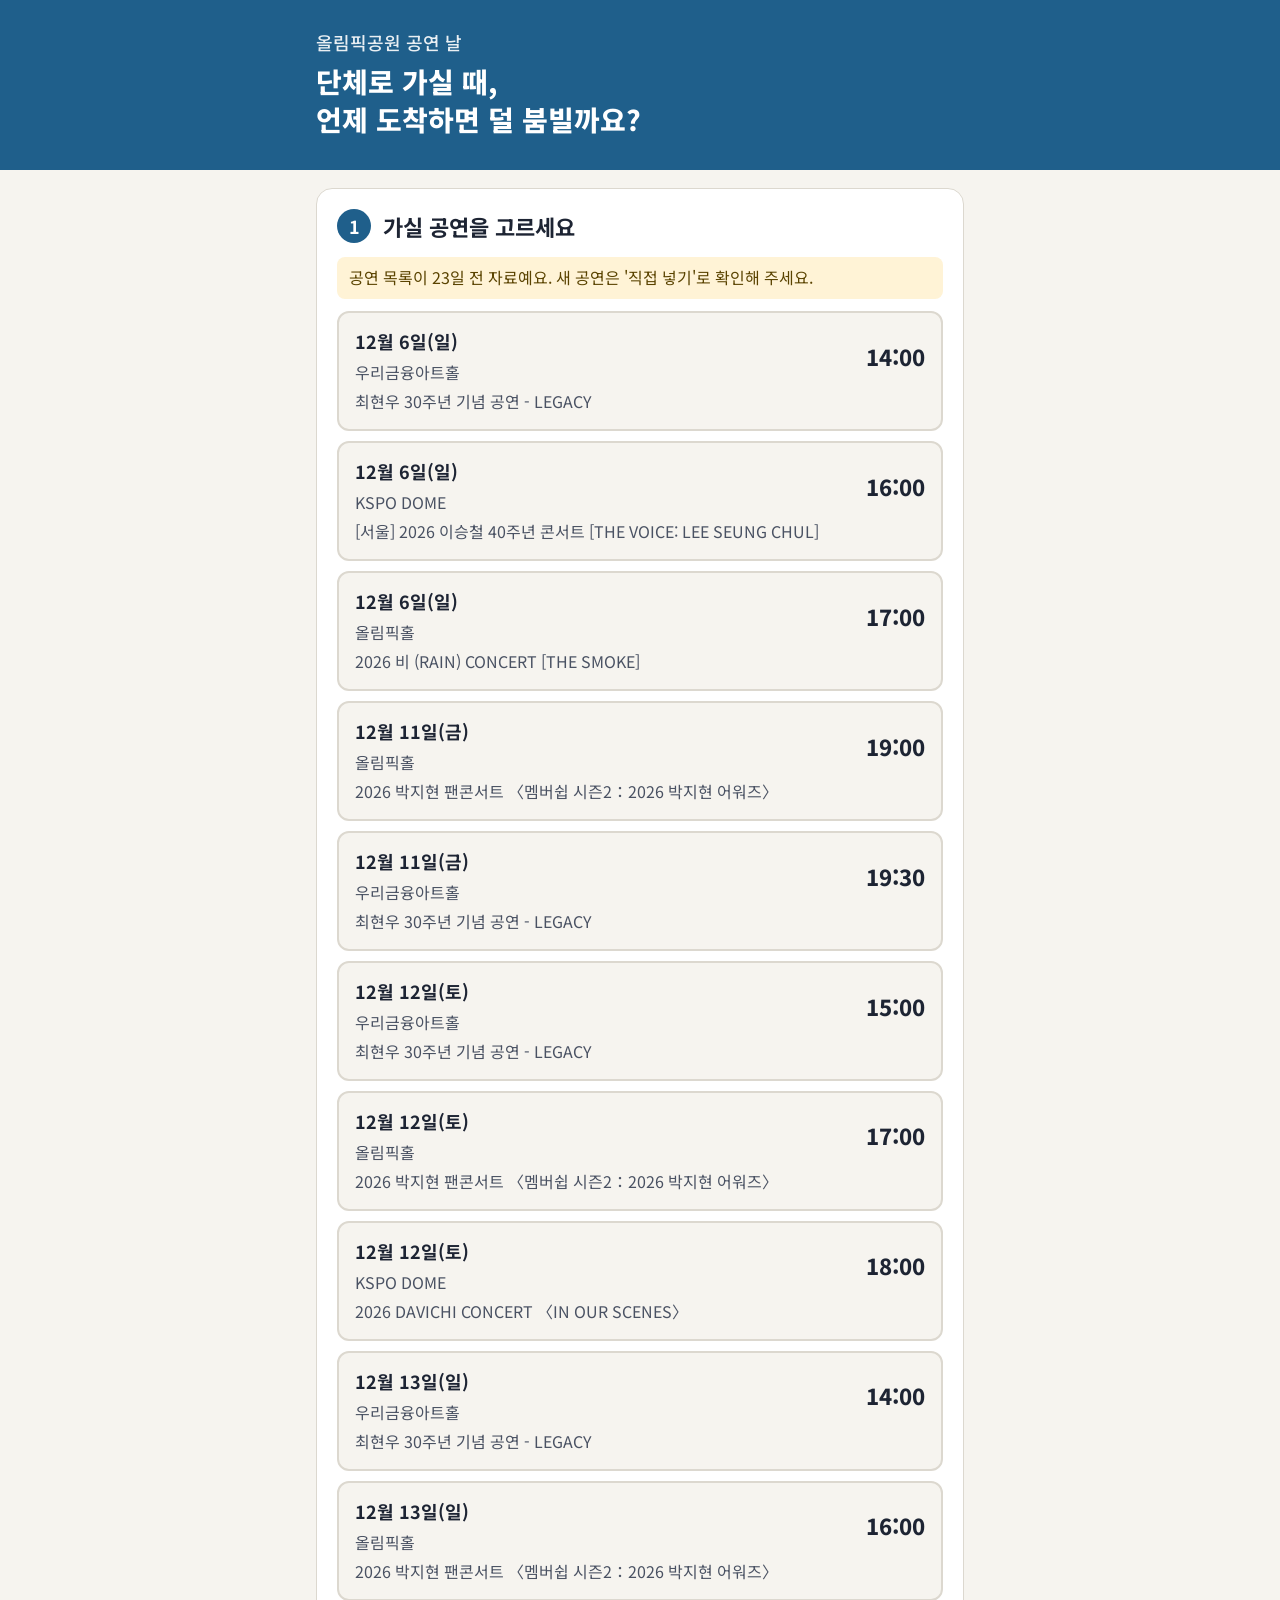
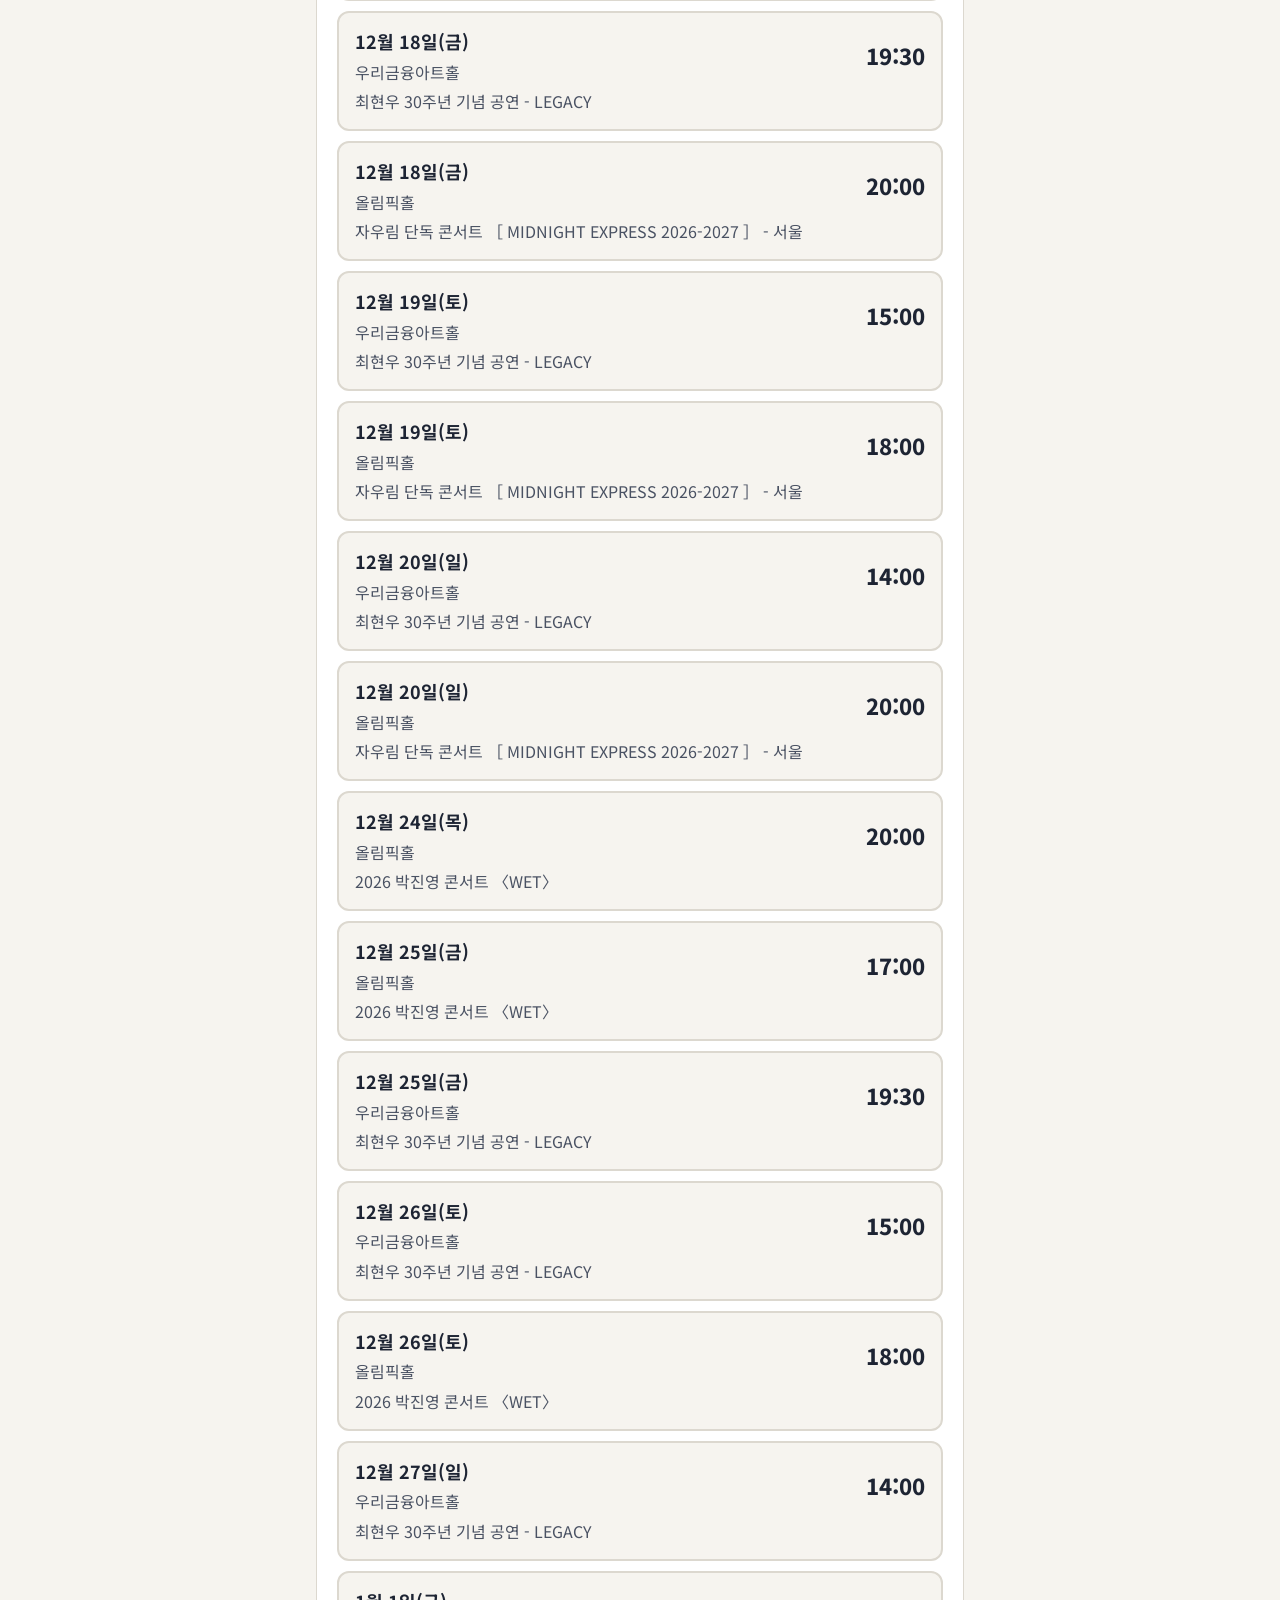
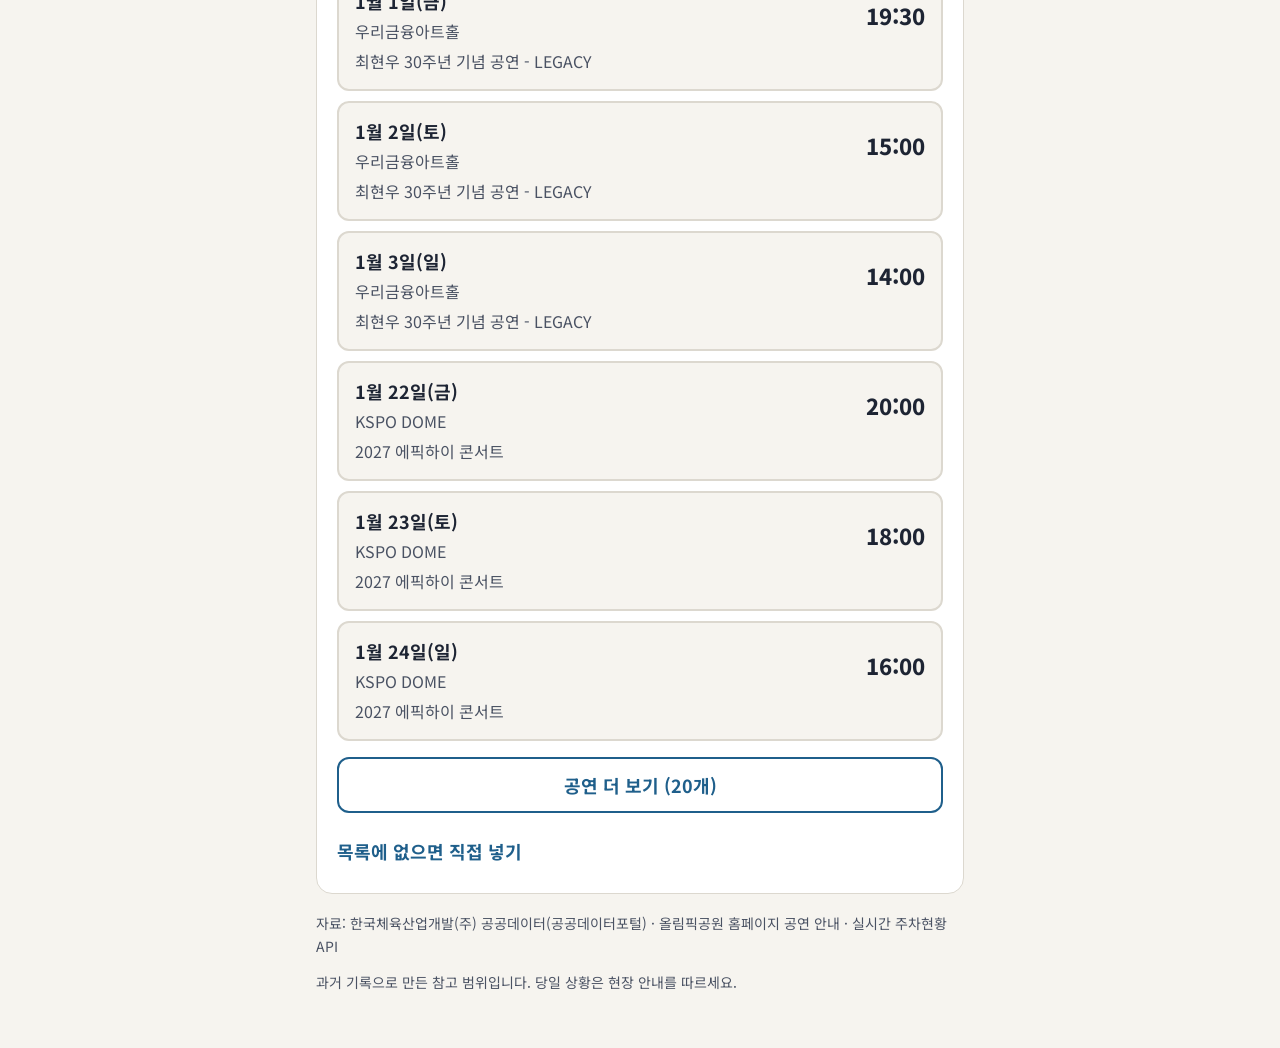
==== site/index.html @ 7fa639e2 "공연 날 도착 길잡이: 정적 웹앱 + 공공데이터 전처리·검증 스크립트 Co-Authored-By: Claude Opus 5.5 <noreply@anthropic.com>" ====
<!doctype html>
<html lang="ko">
<head>
<meta charset="utf-8">
<meta name="viewport" content="width=device-width, initial-scale=1">
<title>공연 날 도착 길잡이</title>
<meta name="description" content="올림픽공원 공연 날 단체 관람객이 언제 도착하면 덜 붐비는지 공공데이터로 알려 드립니다.">
<link rel="preconnect" href="https://fonts.googleapis.com">
<link rel="preconnect" href="https://fonts.gstatic.com" crossorigin>
<link href="https://fonts.googleapis.com/css2?family=Noto+Sans+KR:wght@400;500;700;800&display=swap" rel="stylesheet">
<link rel="stylesheet" href="style.css">
</head>
<body>
<header class="top">
  <div class="wrap">
    <p class="eyebrow">올림픽공원 공연 날</p>
    <h1>단체로 가실 때,<br>언제 도착하면 덜 붐빌까요?</h1>
  </div>
</header>

<main class="wrap">
  <!-- 1. 공연 고르기 -->
  <section id="step-pick" class="card">
    <h2><span class="num">1</span> 가실 공연을 고르세요</h2>
    <div id="event-list" class="event-list" role="list"></div>
    <details class="manual">
      <summary>목록에 없으면 직접 넣기</summary>
      <div class="manual-grid">
        <label>날짜<input type="date" id="m-date"></label>
        <label>공연장
          <select id="m-venue">
            <option>KSPO DOME</option><option>올림픽홀</option><option>핸드볼경기장</option>
            <option>우리금융아트홀</option><option>K-아트홀</option>
          </select>
        </label>
        <label>시작 시각<input type="time" id="m-time" value="18:00" step="600"></label>
        <button class="btn" id="m-go" type="button">이 공연으로 보기</button>
      </div>
    </details>
  </section>

  <!-- 2. 일행 -->
  <section id="step-group" class="card" hidden>
    <h2><span class="num">2</span> 어떻게 오시나요?</h2>
    <p class="chosen" id="chosen"></p>
    <div class="choice" role="radiogroup" aria-label="오는 방법">
      <button type="button" class="opt" data-mode="bus" aria-pressed="true">단체버스</button>
      <button type="button" class="opt" data-mode="car" aria-pressed="false">자가용</button>
      <button type="button" class="opt" data-mode="transit" aria-pressed="false">지하철·버스</button>
    </div>
    <h3>가장 일찍 도착할 수 있는 때는요?</h3>
    <div class="choice four" role="radiogroup" aria-label="가장 일찍 올 수 있는 때">
      <button type="button" class="opt" data-limit="90" aria-pressed="false">공연 1시간 30분 전</button>
      <button type="button" class="opt" data-limit="120" aria-pressed="false">공연 2시간 전</button>
      <button type="button" class="opt" data-limit="150" aria-pressed="true">공연 2시간 30분 전</button>
      <button type="button" class="opt" data-limit="180" aria-pressed="false">공연 3시간 전</button>
    </div>
    <p class="sub">과거 공연 날에는 늦게 올수록 차가 더 몰렸어요. 그래서 고르신 때부터 30분을 권하고, 늦출 때마다 얼마나 더 몰렸는지 보여 드려요.</p>
    <label class="check"><input type="checkbox" id="slow"> 걸음이 느린 분이 계세요 (이동 여유 20분 더)</label>
    <button class="btn big" id="show" type="button">도착 시간 보기</button>
  </section>

  <!-- 3. 결과 -->
  <section id="step-result" hidden>
    <div class="card result-main">
      <p class="label">권장 도착</p>
      <p class="time-big" id="r-window"></p>
      <p class="sub" id="r-why"></p>
      <p class="sub later" id="r-later"></p>
      <p class="notice small" id="r-multi" hidden></p>
      <div class="avoid">
        <p class="label">차가 가장 많이 몰린 때 (피하세요)</p>
        <p class="time-mid" id="r-avoid"></p>
        <p class="sub" id="r-avoid-why"></p>
      </div>
      <button class="btn" id="copy" type="button">단체방에 보낼 글 복사</button>
      <p class="copied" id="copied" role="status" aria-live="polite"></p>
    </div>

    <div class="card">
      <h2>시간대별 차량 유입 (과거 공연 날)</h2>
      <p class="sub" id="chart-note"></p>
      <div id="chart" class="chart"></div>
      <p class="legend"><span class="sw calm"></span>적음 <span class="sw mid"></span>보통 <span class="sw busy"></span>많음 <span class="sw rng"></span>공연일 가운데 절반 범위</p>
    </div>

    <details class="card livebox">
      <summary><h2>기관 실시간 주차 숫자 (뜻 확인 중)</h2></summary>
      <p class="live" id="live-num">불러오는 중</p>
      <p class="sub" id="live-note"></p>
      <button class="btn ghost" id="live-refresh" type="button">다시 불러오기</button>
    </details>

    <div class="card">
      <h2>주차·교통 안내</h2>
      <ul class="info" id="info"></ul>
      <p class="notice" id="notice"></p>
    </div>

    <div class="card basis">
      <h2>이 안내의 근거</h2>
      <div id="basis"></div>
    </div>
    <button class="btn ghost" id="again" type="button">다른 공연 고르기</button>
  </section>
</main>

<footer class="wrap foot">
  <p>자료: 한국체육산업개발(주) 공공데이터(공공데이터포털) · 올림픽공원 홈페이지 공연 안내 · 실시간 주차현황 API</p>
  <p>과거 기록으로 만든 참고 범위입니다. 당일 상황은 현장 안내를 따르세요.</p>
</footer>
<script src="app.js"></script>
</body>
</html>
---- site/style.css ----
:root {
  --bg: #f6f4ef;
  --card: #ffffff;
  --ink: #1d2433;
  --ink-2: #4a5263;
  --line: #dcd8cf;
  --accent: #1f5f8b;
  --accent-ink: #ffffff;
  --calm: #2f8f5b;
  --mid: #d49a1e;
  --busy: #c4452f;
  --rng: #cfd6e0;
  --focus: #f2b632;
}
@media (prefers-color-scheme: dark) {
  :root:not([data-theme="light"]) {
    --bg: #14171d; --card: #1e232c; --ink: #f1f2f4; --ink-2: #b9bfca; --line: #353c48;
    --accent: #6fb1e0; --accent-ink: #0d1520; --rng: #3a4352;
  }
}
:root[data-theme="dark"] {
  --bg: #14171d; --card: #1e232c; --ink: #f1f2f4; --ink-2: #b9bfca; --line: #353c48;
  --accent: #6fb1e0; --accent-ink: #0d1520; --rng: #3a4352;
}
* { box-sizing: border-box; }
html { -webkit-text-size-adjust: 100%; }
body {
  margin: 0; background: var(--bg); color: var(--ink);
  font-family: "Noto Sans KR", system-ui, -apple-system, "Apple SD Gothic Neo", "Malgun Gothic", sans-serif;
  font-size: 18px; line-height: 1.6; word-break: keep-all;
}
.wrap { max-width: 680px; margin: 0 auto; padding: 0 16px; }
.top { background: var(--accent); color: var(--accent-ink); padding: 28px 0 32px; }
.eyebrow { margin: 0 0 6px; font-size: 18px; font-weight: 500; opacity: .9; }
h1 { margin: 0; font-size: 28px; line-height: 1.35; font-weight: 800; }
h2 { font-size: 22px; margin: 0 0 14px; line-height: 1.35; }
h3 { font-size: 18px; margin: 20px 0 10px; }
.num { display: inline-grid; place-items: center; width: 34px; height: 34px; border-radius: 50%;
  background: var(--accent); color: var(--accent-ink); font-size: 18px; margin-right: 6px; vertical-align: 2px; }
.card { background: var(--card); border: 1px solid var(--line); border-radius: 16px; padding: 20px; margin: 18px 0; }
.event-list { display: grid; gap: 10px; }
.ev { display: grid; grid-template-columns: 1fr auto; gap: 4px 12px; text-align: left; width: 100%;
  background: var(--bg); border: 2px solid var(--line); border-radius: 12px; padding: 14px 16px; color: var(--ink);
  font: inherit; cursor: pointer; min-height: 64px; }
.ev:hover { border-color: var(--accent); }
.ev .d { font-size: 18px; font-weight: 700; }
.ev .v { font-size: 16px; color: var(--ink-2); }
.ev .t { grid-column: 1 / -1; font-size: 16px; color: var(--ink-2); overflow-wrap: anywhere; }
.ev .s { font-size: 22px; font-weight: 800; align-self: center; grid-row: 1 / 3; grid-column: 2; }
.more { margin-top: 6px; }
.manual { margin-top: 16px; font-size: 18px; }
.manual summary { cursor: pointer; color: var(--accent); font-weight: 700; min-height: 44px; display: flex; align-items: center; }
.manual-grid { display: grid; gap: 12px; margin-top: 10px; }
label { display: grid; gap: 6px; font-size: 16px; color: var(--ink-2); }
input, select { font: inherit; font-size: 18px; padding: 10px 12px; min-height: 48px; border: 2px solid var(--line);
  border-radius: 10px; background: var(--card); color: var(--ink); }
.btn { font: inherit; font-size: 18px; font-weight: 700; border: 0; border-radius: 12px; padding: 12px 20px; min-height: 52px;
  background: var(--accent); color: var(--accent-ink); cursor: pointer; }
.btn.big { width: 100%; font-size: 22px; min-height: 60px; margin-top: 18px; }
.btn.ghost { background: transparent; color: var(--accent); border: 2px solid var(--accent); }
button:focus-visible, summary:focus-visible, input:focus-visible, select:focus-visible { outline: 3px solid var(--focus); outline-offset: 2px; }
.choice { display: grid; grid-template-columns: repeat(3, 1fr); gap: 8px; }
.choice.four { grid-template-columns: repeat(2, 1fr); }
.stale { font-size: 16px; background: #fff3d6; color: #5a4300; border-radius: 8px; padding: 8px 12px; margin: 0 0 12px; }
.live.muted { font-size: 28px; color: var(--ink-2); }
.opt { font: inherit; font-size: 18px; font-weight: 700; min-height: 60px; border-radius: 12px; border: 2px solid var(--line);
  background: var(--bg); color: var(--ink); cursor: pointer; padding: 6px; }
.opt[aria-pressed="true"] { background: var(--accent); border-color: var(--accent); color: var(--accent-ink); }
.check { display: flex; align-items: center; gap: 10px; margin-top: 18px; font-size: 18px; color: var(--ink); }
.check input { width: 26px; height: 26px; min-height: 0; }
.chosen { font-size: 18px; font-weight: 700; margin: 0 0 14px; padding: 10px 14px; background: var(--bg); border-radius: 10px; }
.result-main { border: 3px solid var(--accent); }
.label { margin: 0; font-size: 16px; color: var(--ink-2); font-weight: 700; }
.time-big { margin: 4px 0 6px; font-size: 44px; line-height: 1.15; font-weight: 800; color: var(--calm); letter-spacing: -0.5px; }
.time-mid { margin: 4px 0 4px; font-size: 28px; font-weight: 800; color: var(--busy); }
.sub { margin: 0; font-size: 16px; color: var(--ink-2); }
.avoid { margin: 18px 0; padding-top: 16px; border-top: 1px dashed var(--line); }
.copied { min-height: 24px; font-size: 16px; color: var(--calm); margin: 8px 0 0; }
.chart { display: grid; gap: 10px; margin-top: 12px; }
.row { display: grid; grid-template-columns: 92px 1fr 48px; align-items: center; gap: 10px; }
.row .tl { font-size: 16px; font-weight: 700; }
.row .tl small { display: block; font-size: 13px; color: var(--ink-2); font-weight: 500; }
.bar { position: relative; height: 28px; background: var(--bg); border-radius: 6px; overflow: hidden; }
.bar .r { position: absolute; top: 0; bottom: 0; background: var(--rng); }
.bar .m { position: absolute; top: 5px; bottom: 5px; left: 0; border-radius: 4px; }
.row.pick .tl { color: var(--calm); }
.row.pick .bar { outline: 3px solid var(--calm); }
.row .pct { font-size: 16px; text-align: right; font-weight: 700; }
.calm-c { background: var(--calm); } .mid-c { background: var(--mid); } .busy-c { background: var(--busy); }
.legend { font-size: 14px; color: var(--ink-2); margin: 14px 0 0; }
.sw { display: inline-block; width: 14px; height: 14px; border-radius: 3px; vertical-align: -2px; margin: 0 4px 0 10px; }
.sw.calm { background: var(--calm); margin-left: 0; } .sw.mid { background: var(--mid); } .sw.busy { background: var(--busy); } .sw.rng { background: var(--rng); }
.live { font-size: 40px; font-weight: 800; margin: 0 0 4px; }
.info { margin: 0; padding-left: 20px; font-size: 18px; }
.info li { margin-bottom: 8px; }
.notice { font-size: 16px; background: var(--bg); border-left: 4px solid var(--mid); padding: 10px 14px; border-radius: 6px; }
.basis { font-size: 16px; }
.basis p, .basis li { font-size: 16px; }
.basis table { width: 100%; border-collapse: collapse; font-size: 14px; margin: 8px 0 12px; }
.basis th, .basis td { border-bottom: 1px solid var(--line); padding: 6px 4px; text-align: left; }
.foot { font-size: 14px; color: var(--ink-2); padding-bottom: 40px; }
@media (max-width: 420px) {
  .time-big { font-size: 38px; }
  .row { grid-template-columns: 80px 1fr 44px; }
  .opt { font-size: 16px; }
}

.livebox summary { cursor: pointer; list-style: none; min-height: 44px; }
.livebox summary h2 { display: inline; font-size: 18px; color: var(--ink-2); }
.later { margin-top: 8px; color: var(--ink); font-weight: 500; }
.notice.small { margin-top: 10px; }
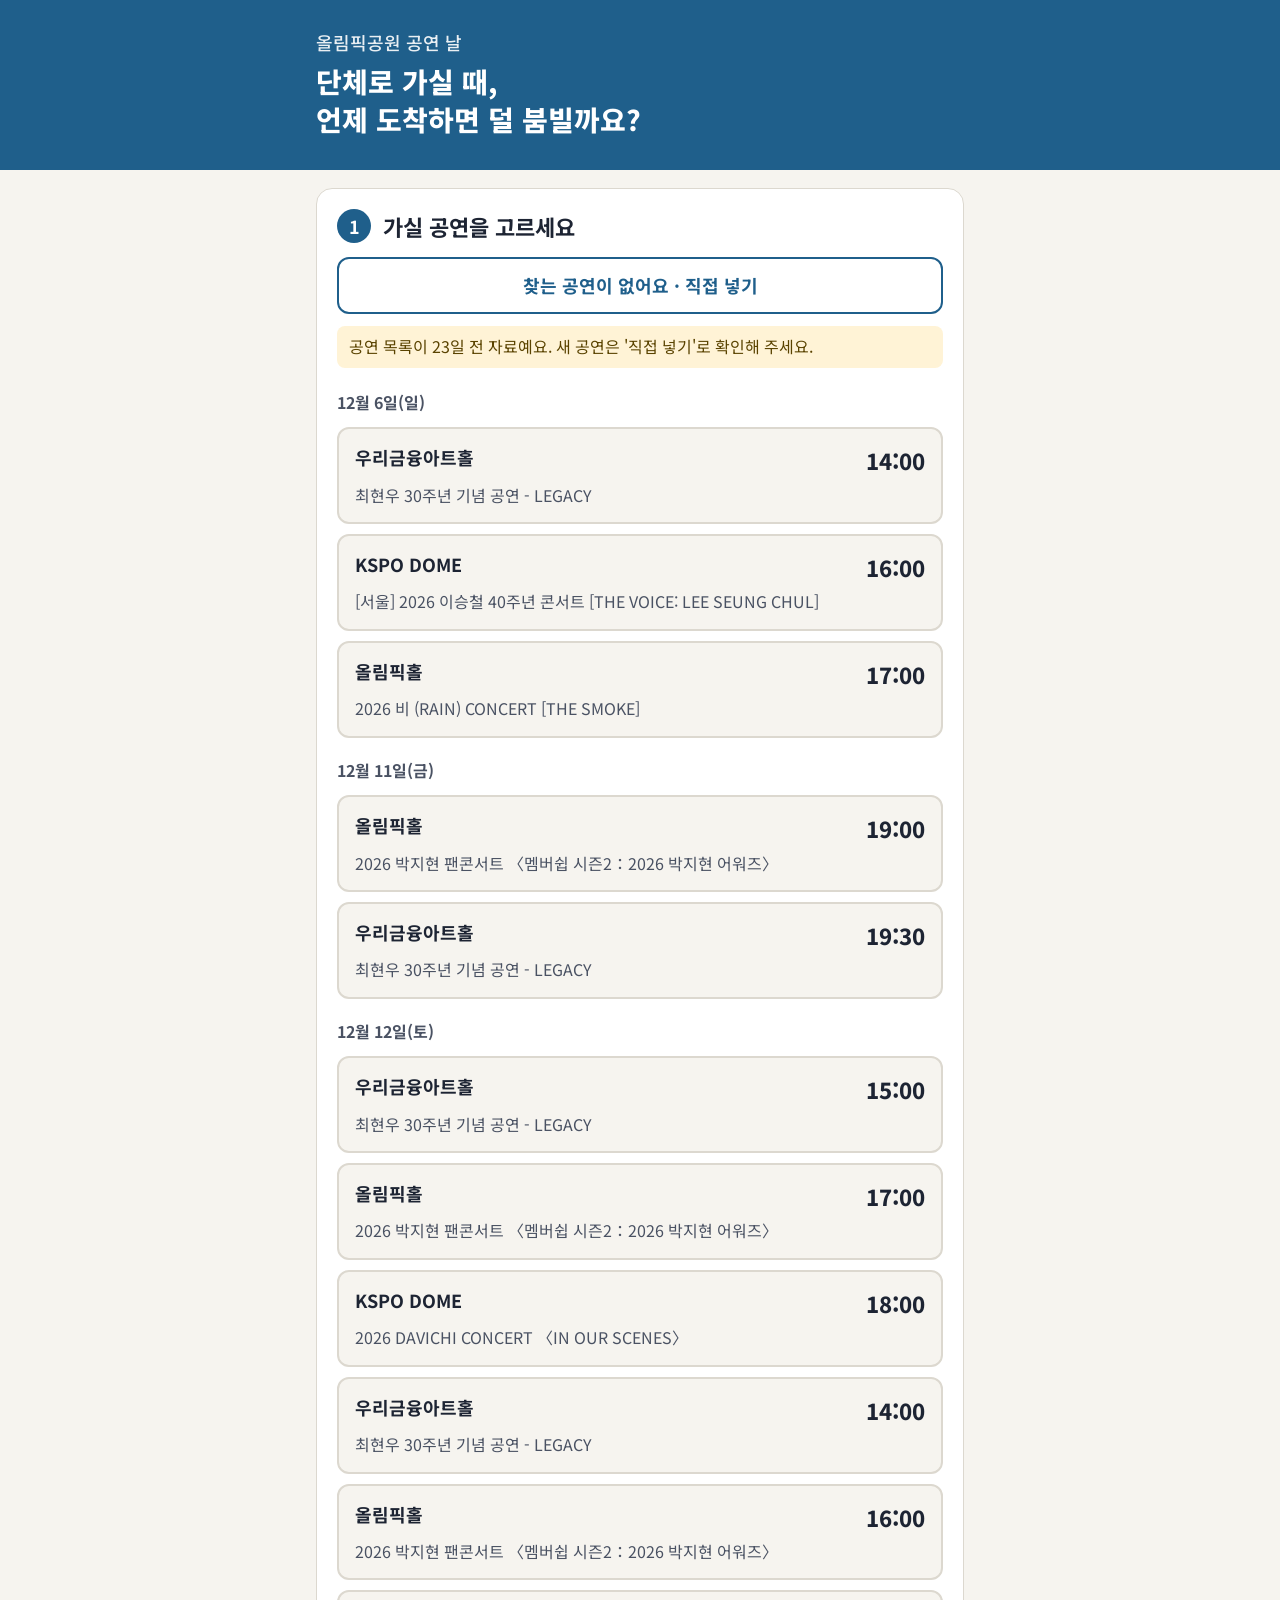
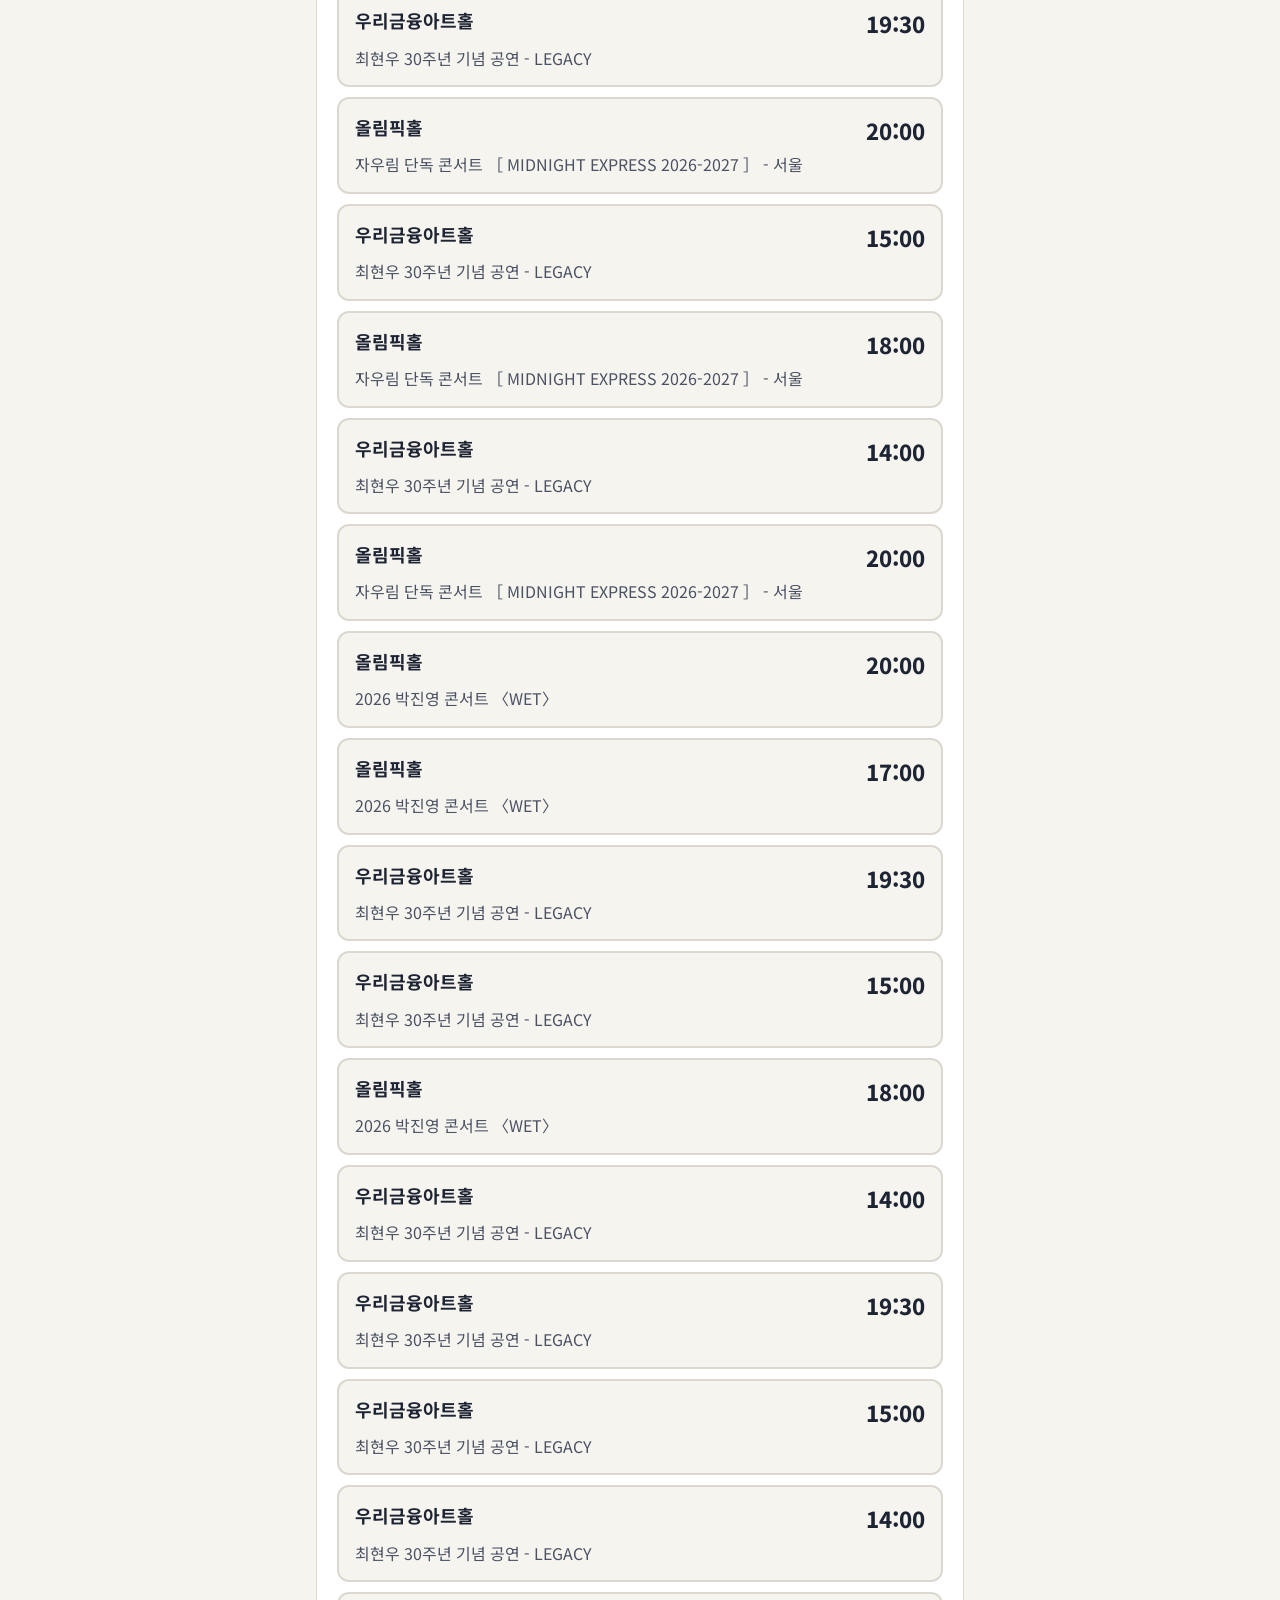
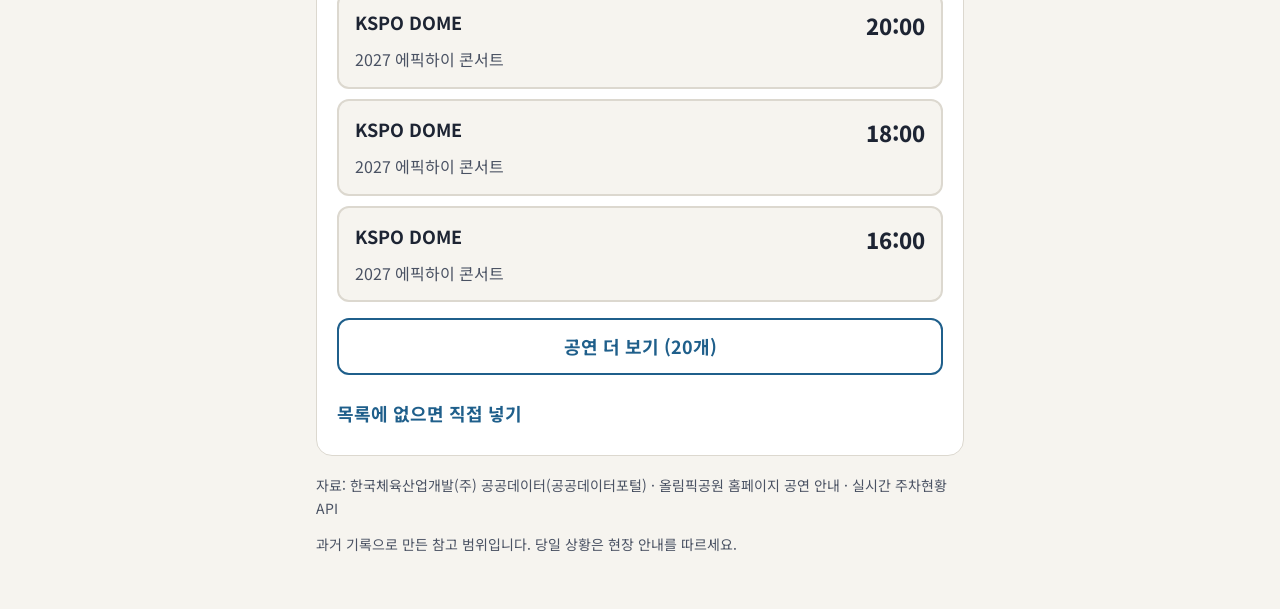
==== commit 96955ba1: "적용 범위(그날 가장 큰 공연장 첫 회차) 판정, 첫 도착 비교안·막대 눌러 30분 고르기, 목록 날짜별 묶기, 직접 넣기 버튼 Co-Authored-By: Claude Opus " ====
--- a/site/index.html
+++ b/site/index.html
@@ -22,8 +22,9 @@
   <!-- 1. 공연 고르기 -->
   <section id="step-pick" class="card">
     <h2><span class="num">1</span> 가실 공연을 고르세요</h2>
+    <button class="btn ghost find" id="to-manual" type="button">찾는 공연이 없어요 · 직접 넣기</button>
     <div id="event-list" class="event-list" role="list"></div>
-    <details class="manual">
+    <details class="manual" id="manual">
       <summary>목록에 없으면 직접 넣기</summary>
       <div class="manual-grid">
         <label>날짜<input type="date" id="m-date"></label>
@@ -63,13 +64,13 @@
   <!-- 3. 결과 -->
   <section id="step-result" hidden>
     <div class="card result-main">
-      <p class="label">권장 도착</p>
+      <p class="label" id="r-label">첫 도착 비교안</p>
       <p class="time-big" id="r-window"></p>
       <p class="sub" id="r-why"></p>
       <p class="sub later" id="r-later"></p>
       <p class="notice small" id="r-multi" hidden></p>
-      <div class="avoid">
-        <p class="label">차가 가장 많이 몰린 때 (피하세요)</p>
+      <div class="avoid" id="avoid-box">
+        <p class="label">과거 공연 날 가장 몰린 30분</p>
         <p class="time-mid" id="r-avoid"></p>
         <p class="sub" id="r-avoid-why"></p>
       </div>
@@ -82,6 +83,7 @@
       <p class="sub" id="chart-note"></p>
       <div id="chart" class="chart"></div>
       <p class="legend"><span class="sw calm"></span>적음 <span class="sw mid"></span>보통 <span class="sw busy"></span>많음 <span class="sw rng"></span>공연일 가운데 절반 범위</p>
+      <p class="legend">% = 각 공연 날 가장 몰린 30분 대비 · 대기 시간이 아니에요 · 막대를 누르면 그 30분으로 바꿔 볼 수 있어요</p>
     </div>
 
     <details class="card livebox">
--- a/site/style.css
+++ b/site/style.css
@@ -109,3 +109,8 @@
 .livebox summary h2 { display: inline; font-size: 18px; color: var(--ink-2); }
 .later { margin-top: 8px; color: var(--ink); font-weight: 500; }
 .notice.small { margin-top: 10px; }
+.find { width: 100%; margin-bottom: 12px; }
+.dhead { font-size: 16px; font-weight: 700; color: var(--ink-2); margin: 10px 0 2px; }
+.row { cursor: pointer; border-radius: 8px; }
+.row:focus-visible { outline: 3px solid var(--focus); }
+.row.off { cursor: default; }
